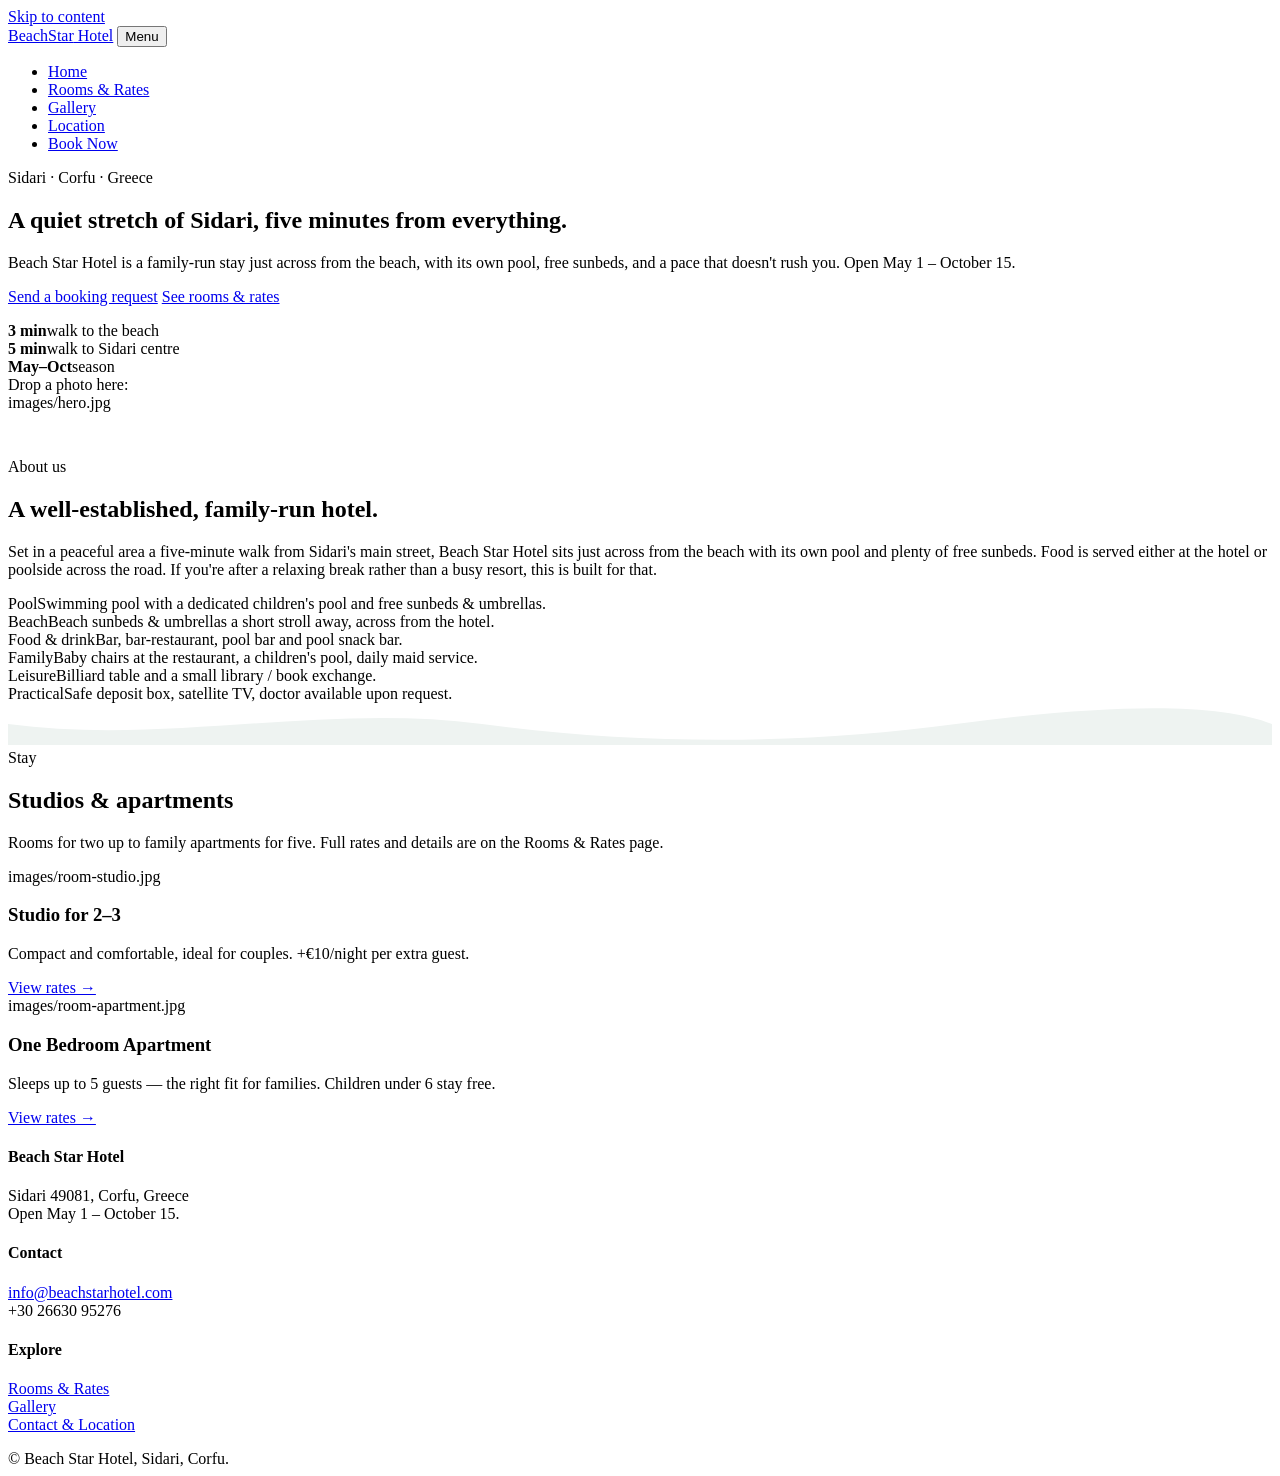
==== index.html @ bdf7b8b9 "Add files via upload" ====
<!DOCTYPE html>
<html lang="en">
<head>
<meta charset="UTF-8">
<meta name="viewport" content="width=device-width, initial-scale=1.0">
<title>Beach Star Hotel — Sidari, Corfu</title>
<meta name="description" content="Family-run hotel in Sidari, Corfu, a five-minute walk from the beach, with its own pool and free sunbeds. Book directly by email — no booking fees.">
<link rel="preconnect" href="https://fonts.googleapis.com">
<link href="https://fonts.googleapis.com/css2?family=Fraunces:ital,wght@0,600;0,700;1,500&family=Public+Sans:wght@400;500;600;700&family=IBM+Plex+Mono:wght@400;600&display=swap" rel="stylesheet">
<link rel="stylesheet" href="css/style.css">
</head>
<body>
<a class="skip-link" href="#main">Skip to content</a>

<header class="site-header">
  <div class="wrap">
    <a class="brand" href="index.html">Beach<span>Star</span> Hotel</a>
    <button class="nav-toggle" aria-expanded="false" aria-controls="main-nav">Menu</button>
    <nav class="main-nav" id="main-nav">
      <ul>
        <li><a href="index.html" aria-current="page">Home</a></li>
        <li><a href="rooms.html">Rooms &amp; Rates</a></li>
        <li><a href="gallery.html">Gallery</a></li>
        <li><a href="contact.html">Location</a></li>
        <li><a href="contact.html" class="nav-cta">Book Now</a></li>
      </ul>
    </nav>
  </div>
</header>

<main id="main">

  <section class="hero">
    <div class="wrap hero-inner">
      <div>
        <span class="eyebrow">Sidari · Corfu · Greece</span>
        <h1>A quiet stretch of Sidari, five minutes from everything.</h1>
        <p class="lede">Beach Star Hotel is a family-run stay just across from the beach, with its own pool, free sunbeds, and a pace that doesn't rush you. Open May 1 – October 15.</p>
        <p>
          <a class="btn btn-primary" href="contact.html">Send a booking request</a>
          <a class="btn btn-outline" href="rooms.html">See rooms &amp; rates</a>
        </p>
        <div class="hero-facts">
          <div><strong>3 min</strong>walk to the beach</div>
          <div><strong>5 min</strong>walk to Sidari centre</div>
          <div><strong>May–Oct</strong>season</div>
        </div>
      </div>
      <div class="hero-art" aria-hidden="true">Drop a photo here:<br>images/hero.jpg</div>
    </div>
  </section>
  <div class="wave-divider" aria-hidden="true">
    <svg viewBox="0 0 1200 40" preserveAspectRatio="none"><path d="M0 20 C 150 0, 300 40, 450 20 S 750 0, 900 20 S 1150 40, 1200 20 L1200 40 L0 40 Z" fill="#ffffff"/></svg>
  </div>

  <section class="section-alt">
    <div class="wrap">
      <div class="section-head">
        <span class="eyebrow">About us</span>
        <h2>A well-established, family-run hotel.</h2>
        <p>Set in a peaceful area a five-minute walk from Sidari's main street, Beach Star Hotel sits just across from the beach with its own pool and plenty of free sunbeds. Food is served either at the hotel or poolside across the road. If you're after a relaxing break rather than a busy resort, this is built for that.</p>
      </div>
      <div class="grid-3">
        <div class="amenity"><span class="glyph">Pool</span>Swimming pool with a dedicated children's pool and free sunbeds &amp; umbrellas.</div>
        <div class="amenity"><span class="glyph">Beach</span>Beach sunbeds &amp; umbrellas a short stroll away, across from the hotel.</div>
        <div class="amenity"><span class="glyph">Food &amp; drink</span>Bar, bar-restaurant, pool bar and pool snack bar.</div>
        <div class="amenity"><span class="glyph">Family</span>Baby chairs at the restaurant, a children's pool, daily maid service.</div>
        <div class="amenity"><span class="glyph">Leisure</span>Billiard table and a small library / book exchange.</div>
        <div class="amenity"><span class="glyph">Practical</span>Safe deposit box, satellite TV, doctor available upon request.</div>
      </div>
    </div>
  </section>

  <div class="wave-divider" aria-hidden="true">
    <svg viewBox="0 0 1200 40" preserveAspectRatio="none"><path d="M0 20 C 150 40, 300 0, 450 20 S 750 40, 900 20 S 1150 0, 1200 20 L1200 40 L0 40 Z" fill="#eef3f1"/></svg>
  </div>

  <section>
    <div class="wrap">
      <div class="section-head">
        <span class="eyebrow">Stay</span>
        <h2>Studios &amp; apartments</h2>
        <p>Rooms for two up to family apartments for five. Full rates and details are on the Rooms &amp; Rates page.</p>
      </div>
      <div class="room-cards">
        <div class="room-card">
          <div class="thumb">images/room-studio.jpg</div>
          <div class="body">
            <h3>Studio for 2–3</h3>
            <p>Compact and comfortable, ideal for couples. +€10/night per extra guest.</p>
            <a href="rooms.html">View rates →</a>
          </div>
        </div>
        <div class="room-card">
          <div class="thumb">images/room-apartment.jpg</div>
          <div class="body">
            <h3>One Bedroom Apartment</h3>
            <p>Sleeps up to 5 guests — the right fit for families. Children under 6 stay free.</p>
            <a href="rooms.html">View rates →</a>
          </div>
        </div>
      </div>
    </div>
  </section>

</main>

<footer class="site-footer">
  <div class="wrap">
    <div class="footer-grid">
      <div>
        <h4>Beach Star Hotel</h4>
        <p>Sidari 49081, Corfu, Greece<br>Open May 1 – October 15.</p>
      </div>
      <div>
        <h4>Contact</h4>
        <p><a href="mailto:info@beachstarhotel.com">info@beachstarhotel.com</a><br>+30 26630 95276</p>
      </div>
      <div>
        <h4>Explore</h4>
        <p><a href="rooms.html">Rooms &amp; Rates</a><br><a href="gallery.html">Gallery</a><br><a href="contact.html">Contact &amp; Location</a></p>
      </div>
    </div>
    <div class="footer-bottom">© <span id="year"></span> Beach Star Hotel, Sidari, Corfu.</div>
  </div>
</footer>

<script src="js/main.js"></script>
</body>
</html>
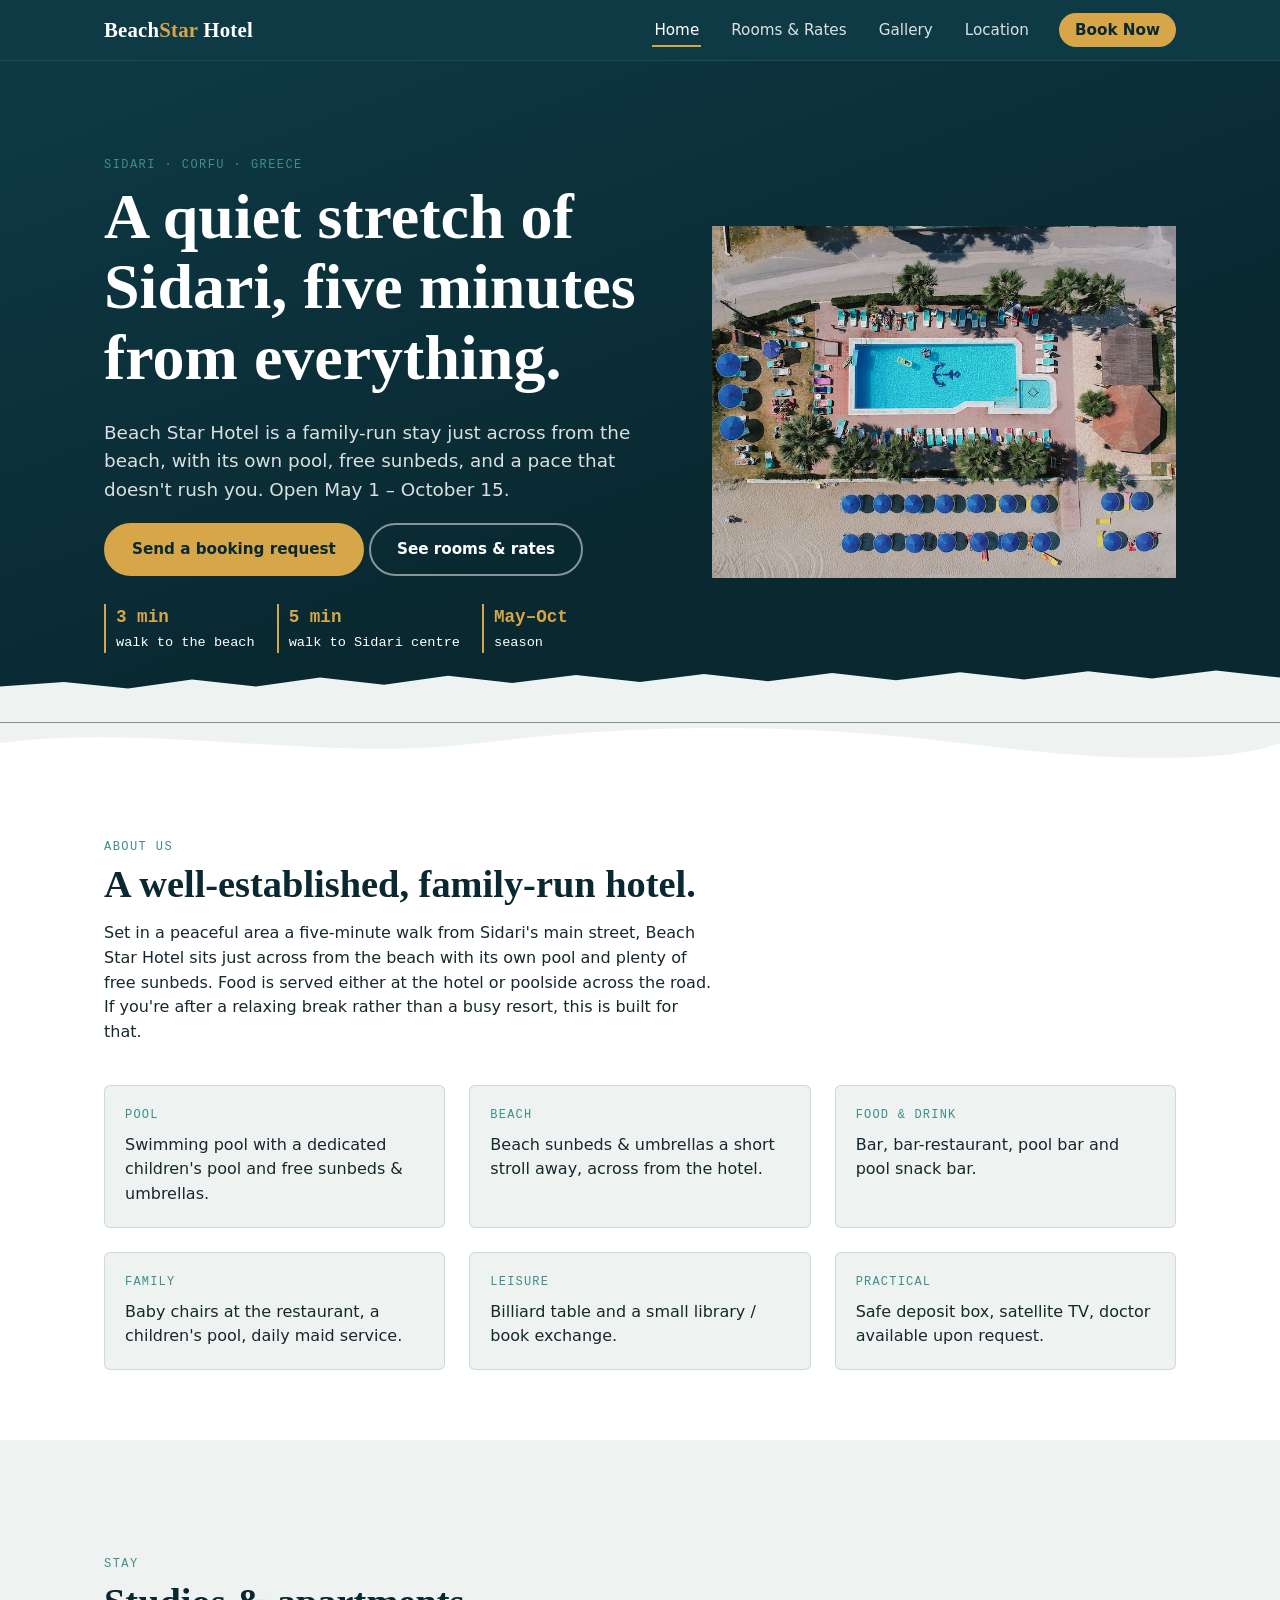
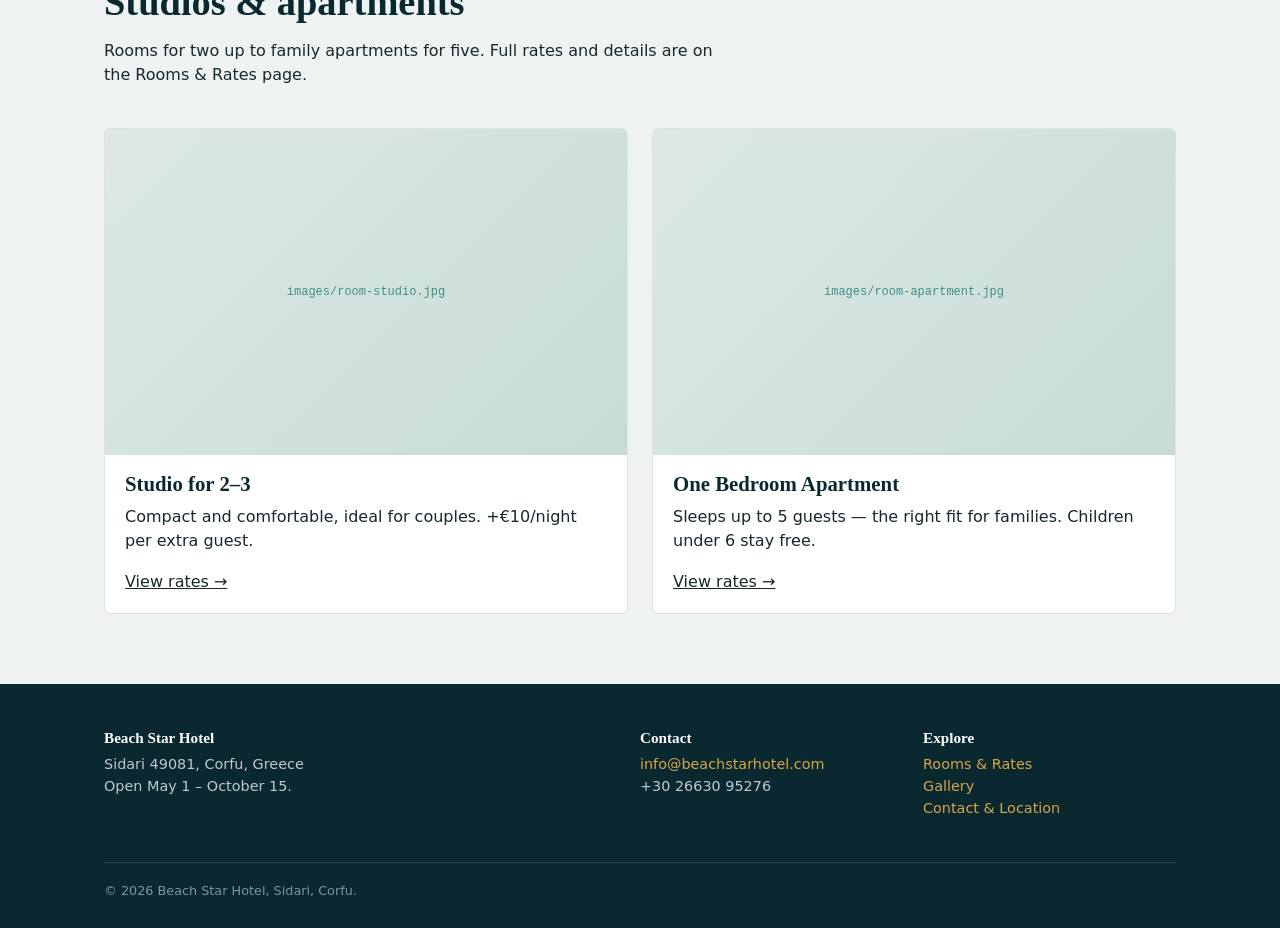
==== commit b1adf44b: "Update index.html" ====
--- a/index.html
+++ b/index.html
@@ -46,7 +46,8 @@
           <div><strong>May–Oct</strong>season</div>
         </div>
       </div>
-      <div class="hero-art" aria-hidden="true">Drop a photo here:<br>images/hero.jpg</div>
+      <img src="images/pool-1.jpg">
+      
     </div>
   </section>
   <div class="wave-divider" aria-hidden="true">
--- a/css/style.css
+++ b/css/style.css
@@ -0,0 +1,465 @@
+/* ============================================
+   Beach Star Hotel — stylesheet
+   Palette: Ionian deep teal / sea-foam paper / sun-gold / shallow teal
+   ============================================ */
+
+:root {
+  --ink: #16282d;
+  --ionian: #0e3a45;
+  --ionian-dark: #092830;
+  --paper: #eef3f1;
+  --white: #ffffff;
+  --gold: #d6a649;
+  --gold-deep: #b7862f;
+  --shallow: #3e8e8a;
+  --line: rgba(14, 58, 69, 0.14);
+
+  --font-display: "Fraunces", Georgia, serif;
+  --font-body: "Public Sans", system-ui, sans-serif;
+  --font-mono: "IBM Plex Mono", ui-monospace, monospace;
+
+  --radius: 6px;
+  --max-width: 1120px;
+}
+
+* { box-sizing: border-box; }
+
+html { scroll-behavior: smooth; }
+
+body {
+  margin: 0;
+  font-family: var(--font-body);
+  color: var(--ink);
+  background: var(--paper);
+  line-height: 1.55;
+  -webkit-font-smoothing: antialiased;
+}
+
+img { max-width: 100%; display: block; }
+
+a { color: inherit; }
+
+.wrap {
+  max-width: var(--max-width);
+  margin: 0 auto;
+  padding: 0 24px;
+}
+
+h1, h2, h3, h4 {
+  font-family: var(--font-display);
+  font-weight: 600;
+  line-height: 1.1;
+  margin: 0 0 0.4em;
+  color: var(--ionian-dark);
+}
+
+h1 { font-size: clamp(2.4rem, 5vw, 4rem); font-weight: 700; }
+h2 { font-size: clamp(1.7rem, 3vw, 2.4rem); }
+h3 { font-size: 1.3rem; }
+
+.eyebrow {
+  font-family: var(--font-mono);
+  text-transform: uppercase;
+  letter-spacing: 0.12em;
+  font-size: 0.75rem;
+  color: var(--shallow);
+  display: inline-block;
+  margin-bottom: 0.6em;
+}
+
+p { margin: 0 0 1em; }
+
+/* ---------- Skip link / focus ---------- */
+.skip-link {
+  position: absolute;
+  left: -9999px;
+  top: 0;
+  background: var(--gold);
+  color: var(--ionian-dark);
+  padding: 10px 16px;
+  z-index: 100;
+}
+.skip-link:focus { left: 12px; top: 12px; }
+
+:focus-visible {
+  outline: 3px solid var(--gold);
+  outline-offset: 2px;
+}
+
+/* ---------- Header / Nav ---------- */
+.site-header {
+  background: var(--ionian);
+  color: var(--white);
+  position: sticky;
+  top: 0;
+  z-index: 50;
+  border-bottom: 1px solid rgba(255,255,255,0.08);
+}
+
+.site-header .wrap {
+  display: flex;
+  align-items: center;
+  justify-content: space-between;
+  padding-top: 14px;
+  padding-bottom: 14px;
+}
+
+.brand {
+  font-family: var(--font-display);
+  font-size: 1.3rem;
+  font-weight: 700;
+  color: var(--white);
+  text-decoration: none;
+  letter-spacing: 0.01em;
+}
+.brand span { color: var(--gold); }
+
+.nav-toggle {
+  display: none;
+  background: none;
+  border: 1px solid rgba(255,255,255,0.4);
+  color: var(--white);
+  border-radius: var(--radius);
+  padding: 8px 12px;
+  font-size: 1rem;
+}
+
+.main-nav ul {
+  list-style: none;
+  display: flex;
+  gap: 28px;
+  margin: 0;
+  padding: 0;
+}
+
+.main-nav a {
+  text-decoration: none;
+  font-size: 0.95rem;
+  color: rgba(255,255,255,0.85);
+  padding: 6px 2px;
+  border-bottom: 2px solid transparent;
+  transition: border-color 0.2s, color 0.2s;
+}
+.main-nav a:hover,
+.main-nav a[aria-current="page"] {
+  color: var(--white);
+  border-color: var(--gold);
+}
+
+.nav-cta {
+  background: var(--gold);
+  color: var(--ionian-dark) !important;
+  padding: 8px 16px !important;
+  border-radius: 999px;
+  font-weight: 600;
+  border-bottom: none !important;
+}
+.nav-cta:hover { background: #e6b85e; }
+
+@media (max-width: 760px) {
+  .nav-toggle { display: inline-block; }
+  .main-nav {
+    display: none;
+    width: 100%;
+  }
+  .main-nav.open { display: block; }
+  .site-header .wrap { flex-wrap: wrap; }
+  .main-nav ul {
+    flex-direction: column;
+    gap: 4px;
+    padding: 12px 0 18px;
+  }
+  .nav-cta { display: inline-block; margin-top: 8px; }
+}
+
+/* ---------- Hero ---------- */
+.hero {
+  background: linear-gradient(160deg, var(--ionian) 0%, var(--ionian-dark) 65%);
+  color: var(--white);
+  padding: 90px 0 70px;
+  position: relative;
+  overflow: hidden;
+}
+
+.hero::after {
+  content: "";
+  position: absolute;
+  inset: auto 0 0 0;
+  height: 90px;
+  background: var(--paper);
+  clip-path: polygon(0 60%, 5% 55%, 10% 62%, 15% 52%, 20% 60%, 25% 50%, 30% 58%, 35% 48%, 40% 56%,
+    45% 47%, 50% 55%, 55% 46%, 60% 54%, 65% 45%, 70% 53%, 75% 44%, 80% 52%, 85% 43%,
+    90% 51%, 95% 42%, 100% 50%, 100% 100%, 0 100%);
+}
+
+.hero-inner {
+  display: grid;
+  grid-template-columns: 1.1fr 0.9fr;
+  gap: 40px;
+  align-items: center;
+  position: relative;
+  z-index: 2;
+}
+
+@media (max-width: 820px) {
+  .hero-inner { grid-template-columns: 1fr; }
+}
+
+.hero h1 { color: var(--white); }
+.hero .lede { font-size: 1.15rem; color: rgba(255,255,255,0.85); max-width: 46ch; }
+
+.hero-facts {
+  display: flex;
+  gap: 22px;
+  flex-wrap: wrap;
+  margin-top: 28px;
+  font-family: var(--font-mono);
+  font-size: 0.85rem;
+  color: var(--white);
+}
+.hero-facts div { border-left: 2px solid var(--gold); padding-left: 10px; }
+.hero-facts strong { display: block; font-size: 1.1rem; color: var(--gold); }
+
+.hero-art {
+  aspect-ratio: 4/3;
+  border-radius: var(--radius);
+  background:
+    radial-gradient(circle at 30% 30%, rgba(214,166,73,0.35), transparent 60%),
+    repeating-linear-gradient(115deg, rgba(255,255,255,0.05) 0 2px, transparent 2px 26px),
+    linear-gradient(200deg, #14515f, #0a2831);
+  border: 1px solid rgba(255,255,255,0.15);
+  display: flex;
+  align-items: center;
+  justify-content: center;
+  color: rgba(255,255,255,0.5);
+  font-family: var(--font-mono);
+  font-size: 0.8rem;
+  text-align: center;
+  padding: 20px;
+}
+
+/* ---------- Buttons ---------- */
+.btn {
+  display: inline-block;
+  padding: 13px 26px;
+  border-radius: 999px;
+  text-decoration: none;
+  font-weight: 600;
+  font-size: 0.95rem;
+  border: 2px solid transparent;
+  cursor: pointer;
+  transition: transform 0.15s ease, background 0.2s ease;
+}
+.btn:hover { transform: translateY(-1px); }
+
+.btn-primary { background: var(--gold); color: var(--ionian-dark); }
+.btn-primary:hover { background: #e6b85e; }
+
+.btn-outline {
+  background: transparent;
+  border-color: rgba(255,255,255,0.5);
+  color: var(--white);
+}
+.btn-outline:hover { border-color: var(--white); }
+
+.btn-dark {
+  background: var(--ionian);
+  color: var(--white);
+}
+.btn-dark:hover { background: var(--ionian-dark); }
+
+/* ---------- Sections ---------- */
+section { padding: 70px 0; }
+.section-alt { background: var(--white); }
+
+.section-head { max-width: 60ch; margin-bottom: 40px; }
+
+/* Wave divider between sections */
+.wave-divider {
+  height: 40px;
+  background: var(--paper);
+}
+.wave-divider svg { display: block; width: 100%; height: 100%; }
+
+/* ---------- Amenities grid ---------- */
+.grid-3 {
+  display: grid;
+  grid-template-columns: repeat(3, 1fr);
+  gap: 24px;
+}
+@media (max-width: 760px) { .grid-3 { grid-template-columns: 1fr 1fr; } }
+@media (max-width: 520px) { .grid-3 { grid-template-columns: 1fr; } }
+
+.amenity {
+  background: var(--paper);
+  border: 1px solid var(--line);
+  border-radius: var(--radius);
+  padding: 20px;
+}
+.amenity .glyph {
+  font-family: var(--font-mono);
+  color: var(--shallow);
+  font-size: 0.75rem;
+  letter-spacing: 0.1em;
+  text-transform: uppercase;
+  display: block;
+  margin-bottom: 8px;
+}
+
+/* ---------- Rooms teaser cards ---------- */
+.room-cards {
+  display: grid;
+  grid-template-columns: repeat(2, 1fr);
+  gap: 24px;
+}
+@media (max-width: 700px) { .room-cards { grid-template-columns: 1fr; } }
+
+.room-card {
+  border: 1px solid var(--line);
+  border-radius: var(--radius);
+  overflow: hidden;
+  background: var(--white);
+}
+.room-card .thumb {
+  aspect-ratio: 16/10;
+  background: linear-gradient(135deg, #dce9e6, #c8dbd7);
+  display: flex; align-items: center; justify-content: center;
+  color: var(--shallow); font-family: var(--font-mono); font-size: 0.75rem;
+}
+.room-card .body { padding: 18px 20px; }
+.room-card .price {
+  font-family: var(--font-mono);
+  color: var(--gold-deep);
+  font-weight: 700;
+}
+
+/* ---------- Rate ledger (signature element) ---------- */
+.ledger {
+  border: 1px solid var(--line);
+  border-radius: var(--radius);
+  background: var(--white);
+  overflow: hidden;
+}
+.ledger-row {
+  display: flex;
+  align-items: baseline;
+  justify-content: space-between;
+  padding: 16px 22px;
+  border-bottom: 1px dashed var(--line);
+  font-family: var(--font-mono);
+}
+.ledger-row:last-child { border-bottom: none; }
+.ledger-row .name {
+  font-family: var(--font-body);
+  font-weight: 600;
+  color: var(--ionian-dark);
+}
+.ledger-row .fill {
+  flex: 1;
+  border-bottom: 1px dotted var(--line);
+  margin: 0 12px;
+  transform: translateY(-4px);
+}
+.ledger-row .price { color: var(--gold-deep); font-weight: 700; white-space: nowrap; }
+.ledger-note {
+  padding: 16px 22px;
+  font-size: 0.85rem;
+  color: var(--ink);
+  background: var(--paper);
+  border-top: 1px solid var(--line);
+}
+
+/* ---------- Gallery ---------- */
+.gallery-grid {
+  display: grid;
+  grid-template-columns: repeat(3, 1fr);
+  gap: 14px;
+}
+@media (max-width: 700px) { .gallery-grid { grid-template-columns: repeat(2, 1fr); } }
+
+.gallery-item {
+  aspect-ratio: 1;
+  border-radius: var(--radius);
+  background: repeating-linear-gradient(45deg, #dfe8e5, #dfe8e5 10px, #d3ddda 10px, #d3ddda 20px);
+  display: flex; align-items: center; justify-content: center;
+  color: var(--shallow); font-family: var(--font-mono); font-size: 0.7rem; text-align: center; padding: 8px;
+}
+
+/* ---------- Forms ---------- */
+.form-card {
+  background: var(--white);
+  border: 1px solid var(--line);
+  border-radius: var(--radius);
+  padding: 32px;
+  max-width: 640px;
+}
+
+.form-grid { display: grid; grid-template-columns: 1fr 1fr; gap: 18px; }
+@media (max-width: 560px) { .form-grid { grid-template-columns: 1fr; } }
+
+.field { margin-bottom: 18px; display: flex; flex-direction: column; gap: 6px; }
+.field label { font-size: 0.85rem; font-weight: 600; color: var(--ionian-dark); }
+.field input,
+.field select,
+.field textarea {
+  font-family: var(--font-body);
+  font-size: 1rem;
+  padding: 11px 12px;
+  border: 1px solid rgba(14,58,69,0.3);
+  border-radius: var(--radius);
+  background: var(--paper);
+  color: var(--ink);
+}
+.field textarea { resize: vertical; min-height: 100px; }
+
+.form-status {
+  margin-top: 14px;
+  font-size: 0.9rem;
+  display: none;
+  padding: 12px 14px;
+  border-radius: var(--radius);
+}
+.form-status.success { display: block; background: #e4f3ee; color: #14663f; }
+.form-status.error { display: block; background: #fbe8e6; color: #9c2c1e; }
+
+/* ---------- Contact info blocks ---------- */
+.contact-grid {
+  display: grid;
+  grid-template-columns: 1fr 1fr;
+  gap: 40px;
+}
+@media (max-width: 800px) { .contact-grid { grid-template-columns: 1fr; } }
+
+.info-list { list-style: none; padding: 0; margin: 0; }
+.info-list li { padding: 10px 0; border-bottom: 1px solid var(--line); }
+.info-list .label {
+  font-family: var(--font-mono);
+  font-size: 0.72rem;
+  text-transform: uppercase;
+  letter-spacing: 0.08em;
+  color: var(--shallow);
+  display: block;
+}
+
+/* ---------- Footer ---------- */
+.site-footer {
+  background: var(--ionian-dark);
+  color: rgba(255,255,255,0.75);
+  padding: 46px 0 30px;
+  font-size: 0.9rem;
+}
+.site-footer a { color: var(--gold); text-decoration: none; }
+.footer-grid {
+  display: grid;
+  grid-template-columns: 2fr 1fr 1fr;
+  gap: 30px;
+  margin-bottom: 28px;
+}
+@media (max-width: 700px) { .footer-grid { grid-template-columns: 1fr; } }
+.footer-grid h4 { color: var(--white); font-size: 0.95rem; }
+.footer-bottom {
+  border-top: 1px solid rgba(255,255,255,0.12);
+  padding-top: 18px;
+  font-size: 0.8rem;
+  color: rgba(255,255,255,0.5);
+}
